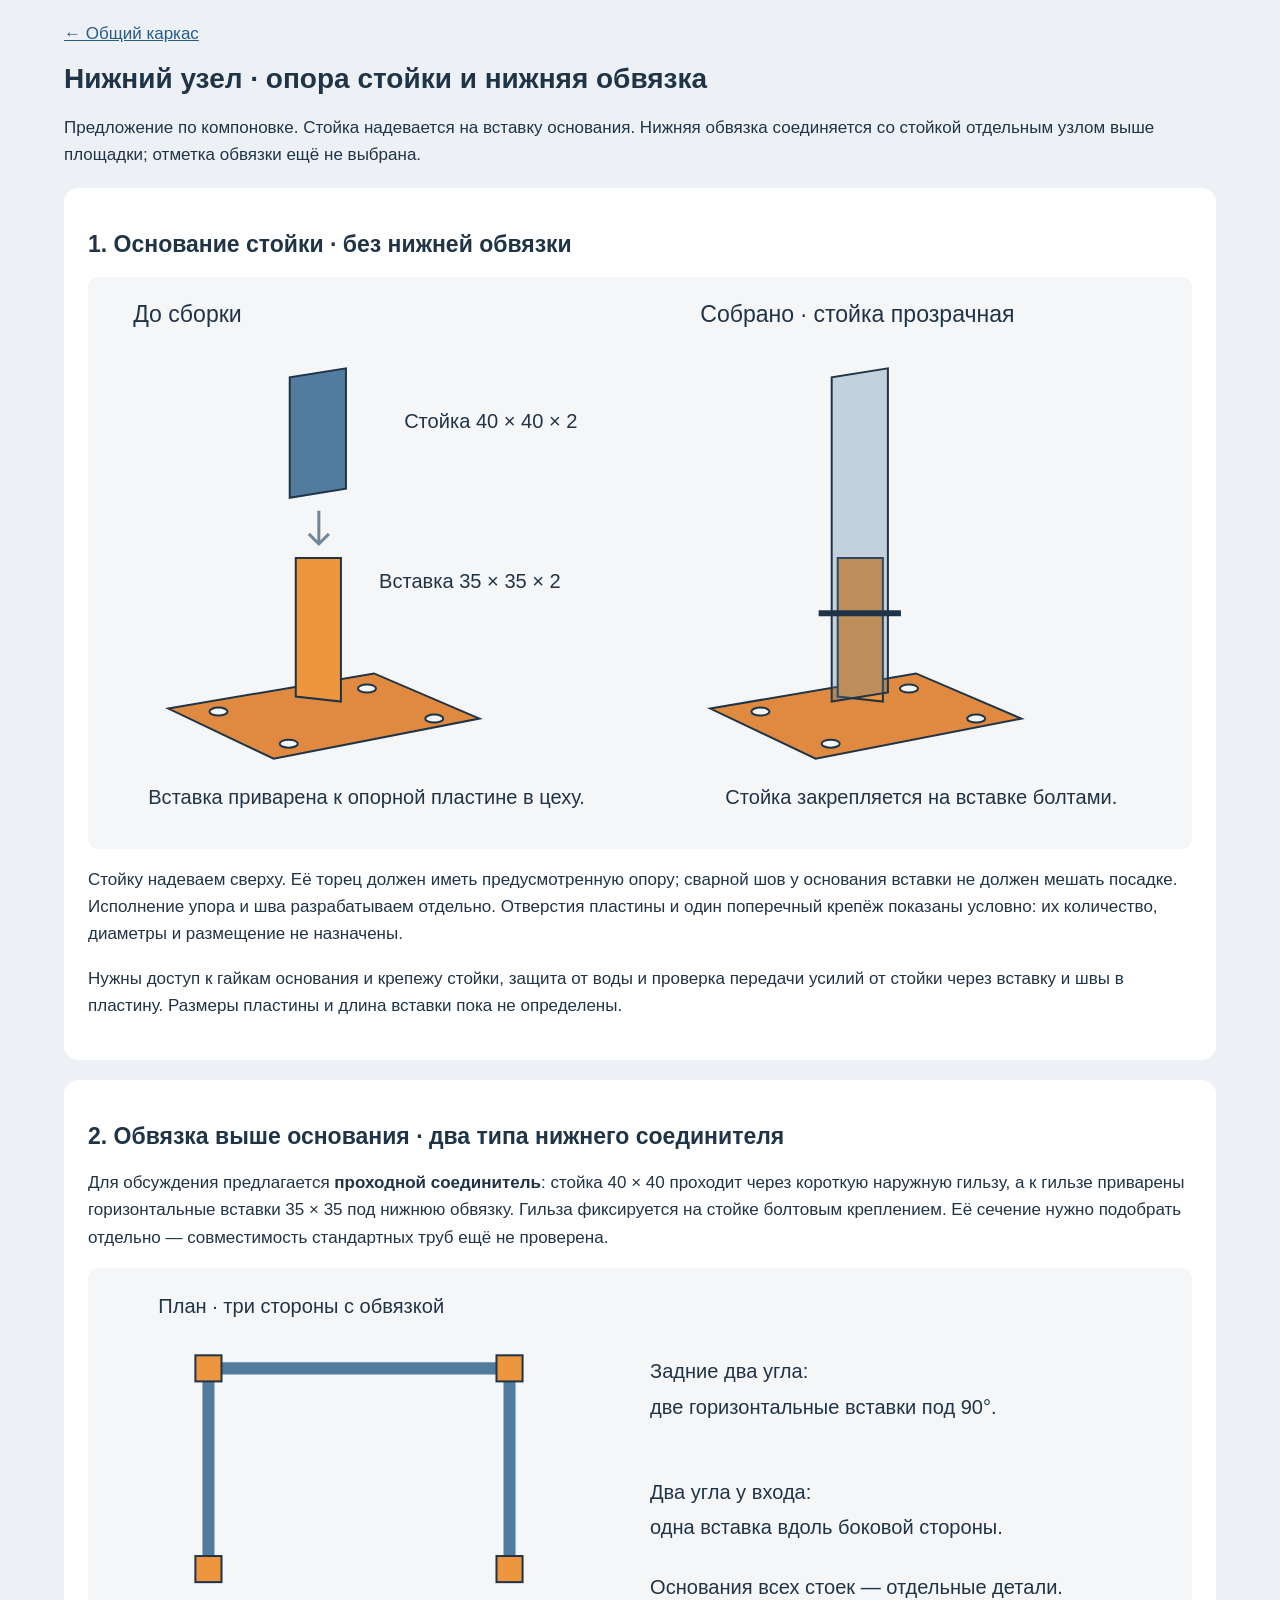
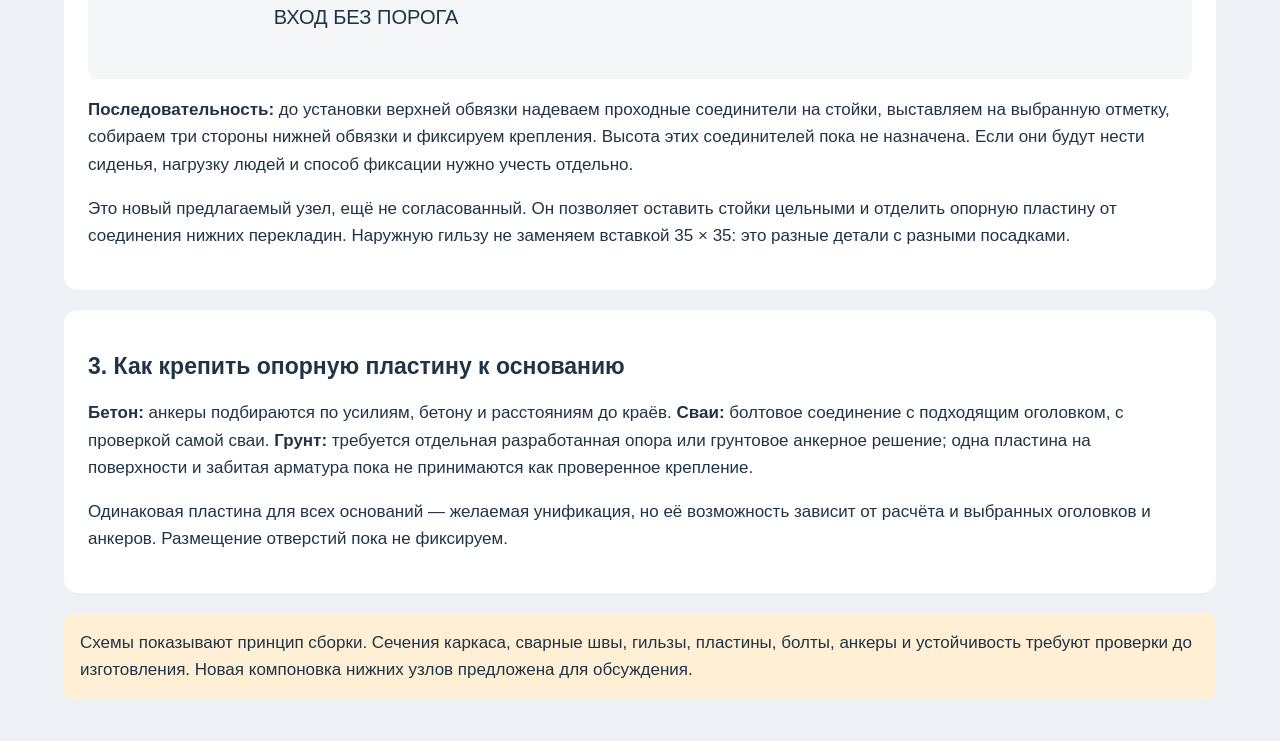
==== base-assembly.html @ dfd7f9af "Add fire pit frame model and assembly diagrams" ====
﻿<!doctype html><html lang="ru"><meta charset="utf-8"><meta name="viewport" content="width=device-width,initial-scale=1"><title>Нижний узел каркаса</title><style>*{box-sizing:border-box}body{margin:0;background:#edf1f5;color:#203447;font:17px Arial,sans-serif}main{max-width:1200px;margin:auto;padding:24px}section{background:white;border-radius:14px;padding:24px;margin:20px 0}h1{font-size:28px}h2{font-size:23px}p{line-height:1.6}svg{width:100%;height:auto;display:block}a{color:#275c85}.note{padding:16px;background:#fff0d5;border-radius:10px}</style>
<main><a href="frame-concept.html">← Общий каркас</a><h1>Нижний узел · опора стойки и нижняя обвязка</h1><p>Предложение по компоновке. Стойка надевается на вставку основания. Нижняя обвязка соединяется со стойкой отдельным узлом выше площадки; отметка обвязки ещё не выбрана.</p>
<section><h2>1. Основание стойки · без нижней обвязки</h2>
<svg xmlns="http://www.w3.org/2000/svg" viewBox="0 0 1100 570" role="img" aria-label="Раздвинутый и собранный вид опорного основания стойки">
<rect width="1100" height="570" rx="10" fill="#f4f6f8"/>
<g font-family="Arial,sans-serif" fill="#203447" font-size="23"><text x="45" y="45">До сборки</text><text x="610" y="45">Собрано · стойка прозрачная</text></g>
<g stroke="#203447" stroke-width="2"><path d="M80 430L285 395L390 440L185 480Z" fill="#df8a40"/><path d="M207 418V280H252V423Z" fill="#ee963d"/>
<path d="M201 220V100L257 91V211Z" fill="#527c9d"/>
<path d="M620 430L825 395L930 440L725 480Z" fill="#df8a40"/><path d="M747 418V280H792V423Z" fill="#ee963d"/><path d="M741 423V100L797 91V414Z" fill="#527c9d" fill-opacity=".3"/>
</g>
<g fill="#f4f6f8" stroke="#203447" stroke-width="2"><ellipse cx="130" cy="433" rx="9" ry="4"/><ellipse cx="278" cy="410" rx="9" ry="4"/><ellipse cx="345" cy="440" rx="9" ry="4"/><ellipse cx="200" cy="465" rx="9" ry="4"/><ellipse cx="670" cy="433" rx="9" ry="4"/><ellipse cx="818" cy="410" rx="9" ry="4"/><ellipse cx="885" cy="440" rx="9" ry="4"/><ellipse cx="740" cy="465" rx="9" ry="4"/></g>
<path d="M230 233V266M220 256L230 266L240 256" fill="none" stroke="#718797" stroke-width="3"/>
<path d="M728 335H810" stroke="#203447" stroke-width="6"/>
<g fill="#203447" font-family="Arial,sans-serif" font-size="20"><text x="315" y="150">Стойка 40 × 40 × 2</text><text x="290" y="310">Вставка 35 × 35 × 2</text><text x="60" y="525">Вставка приварена к опорной пластине в цеху.</text><text x="635" y="525">Стойка закрепляется на вставке болтами.</text></g>
</svg>
<p>Стойку надеваем сверху. Её торец должен иметь предусмотренную опору; сварной шов у основания вставки не должен мешать посадке. Исполнение упора и шва разрабатываем отдельно. Отверстия пластины и один поперечный крепёж показаны условно: их количество, диаметры и размещение не назначены.</p>
<p>Нужны доступ к гайкам основания и крепежу стойки, защита от воды и проверка передачи усилий от стойки через вставку и швы в пластину. Размеры пластины и длина вставки пока не определены.</p></section>
<section><h2>2. Обвязка выше основания · два типа нижнего соединителя</h2>
<p>Для обсуждения предлагается <strong>проходной соединитель</strong>: стойка 40 × 40 проходит через короткую наружную гильзу, а к гильзе приварены горизонтальные вставки 35 × 35 под нижнюю обвязку. Гильза фиксируется на стойке болтовым креплением. Её сечение нужно подобрать отдельно — совместимость стандартных труб ещё не проверена.</p>
<svg xmlns="http://www.w3.org/2000/svg" viewBox="0 0 1100 410" role="img" aria-label="План нижней обвязки и два варианта узлов">
<rect width="1100" height="410" rx="10" fill="#f4f6f8"/>
<path d="M120 300V100H420V300" fill="none" stroke="#527c9d" stroke-width="12"/>
<g fill="#ee963d" stroke="#203447" stroke-width="2"><rect x="107" y="87" width="26" height="26"/><rect x="407" y="87" width="26" height="26"/><rect x="107" y="287" width="26" height="26"/><rect x="407" y="287" width="26" height="26"/></g>
<g fill="#203447" font-family="Arial,sans-serif" font-size="20"><text x="70" y="45">План · три стороны с обвязкой</text><text x="185" y="355">ВХОД БЕЗ ПОРОГА</text><text x="560" y="110">Задние два угла:</text><text x="560" y="145">две горизонтальные вставки под 90°.</text><text x="560" y="230">Два угла у входа:</text><text x="560" y="265">одна вставка вдоль боковой стороны.</text><text x="560" y="325">Основания всех стоек — отдельные детали.</text></g>
</svg>
<p><strong>Последовательность:</strong> до установки верхней обвязки надеваем проходные соединители на стойки, выставляем на выбранную отметку, собираем три стороны нижней обвязки и фиксируем крепления. Высота этих соединителей пока не назначена. Если они будут нести сиденья, нагрузку людей и способ фиксации нужно учесть отдельно.</p>
<p>Это новый предлагаемый узел, ещё не согласованный. Он позволяет оставить стойки цельными и отделить опорную пластину от соединения нижних перекладин. Наружную гильзу не заменяем вставкой 35 × 35: это разные детали с разными посадками.</p></section>
<section><h2>3. Как крепить опорную пластину к основанию</h2>
<p><strong>Бетон:</strong> анкеры подбираются по усилиям, бетону и расстояниям до краёв. <strong>Сваи:</strong> болтовое соединение с подходящим оголовком, с проверкой самой сваи. <strong>Грунт:</strong> требуется отдельная разработанная опора или грунтовое анкерное решение; одна пластина на поверхности и забитая арматура пока не принимаются как проверенное крепление.</p><p>Одинаковая пластина для всех оснований — желаемая унификация, но её возможность зависит от расчёта и выбранных оголовков и анкеров. Размещение отверстий пока не фиксируем.</p></section>
<p class="note">Схемы показывают принцип сборки. Сечения каркаса, сварные швы, гильзы, пластины, болты, анкеры и устойчивость требуют проверки до изготовления. Новая компоновка нижних узлов предложена для обсуждения.</p></main></html>
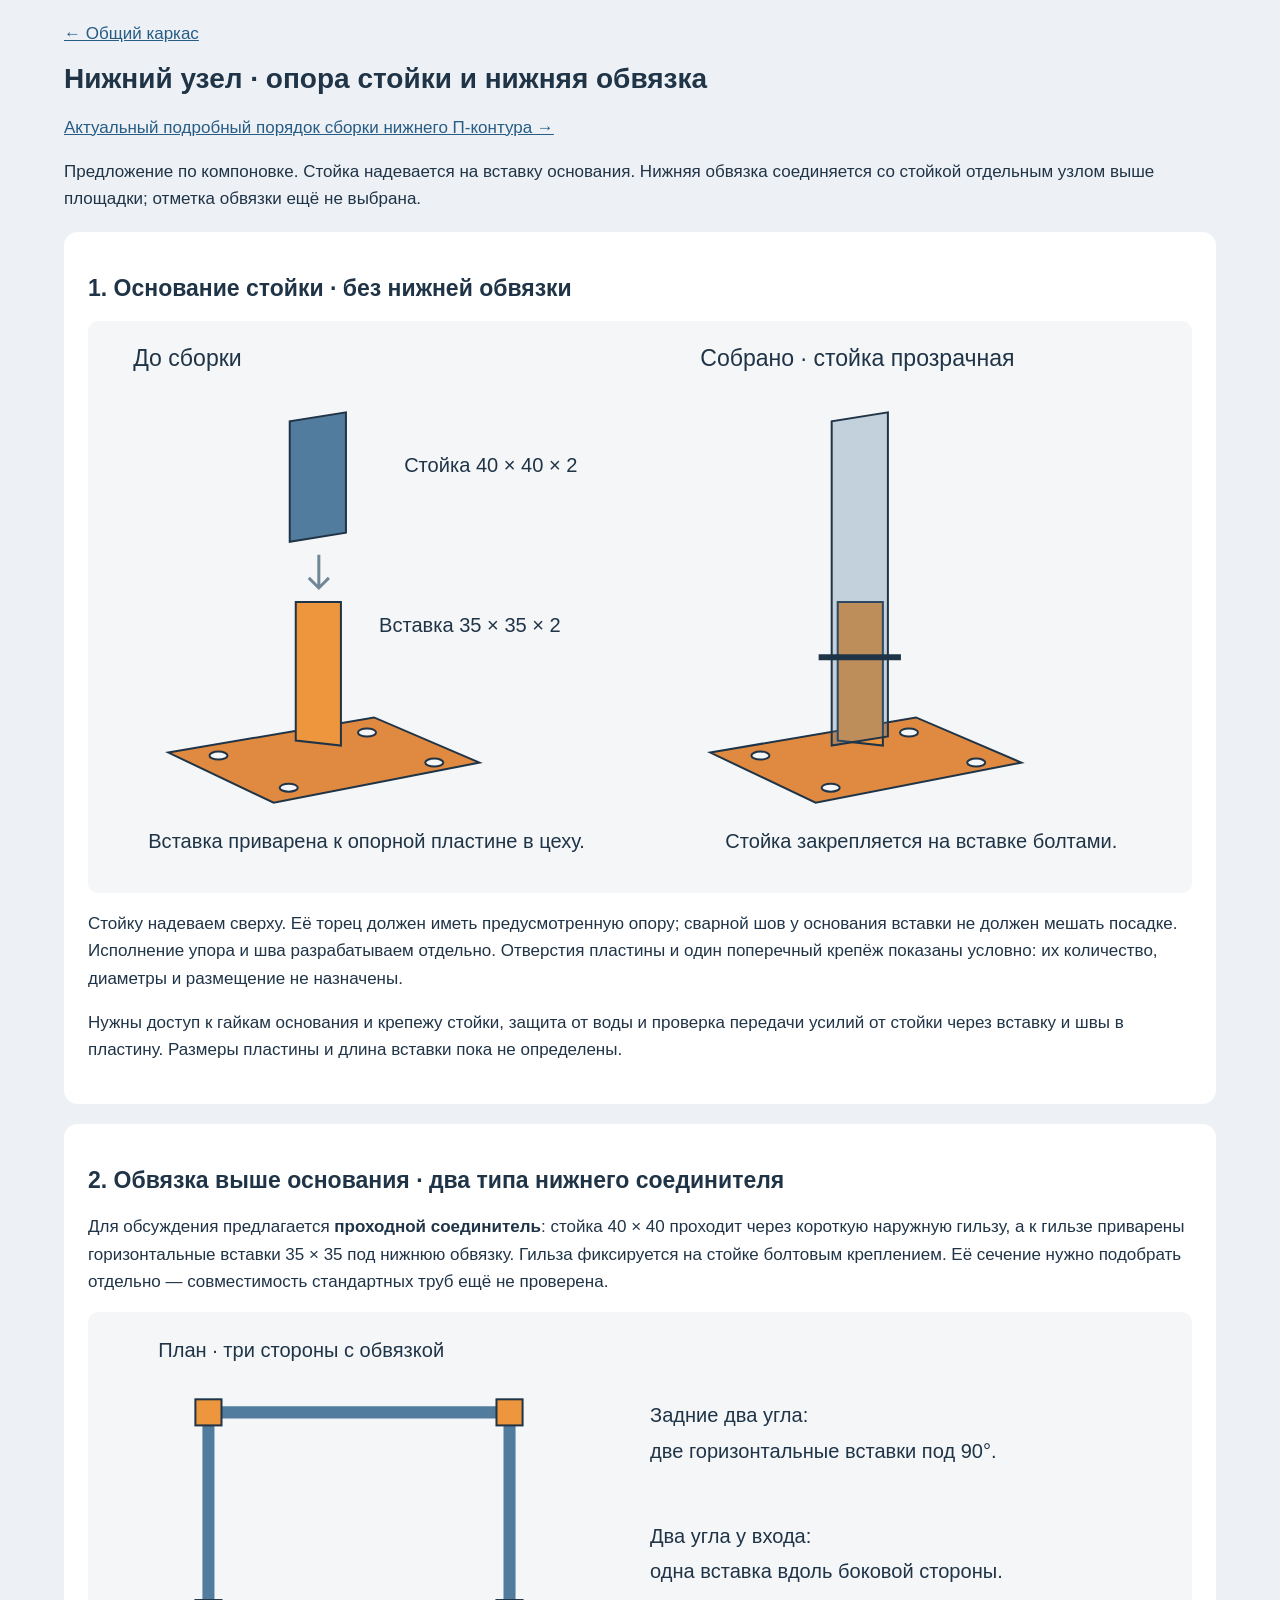
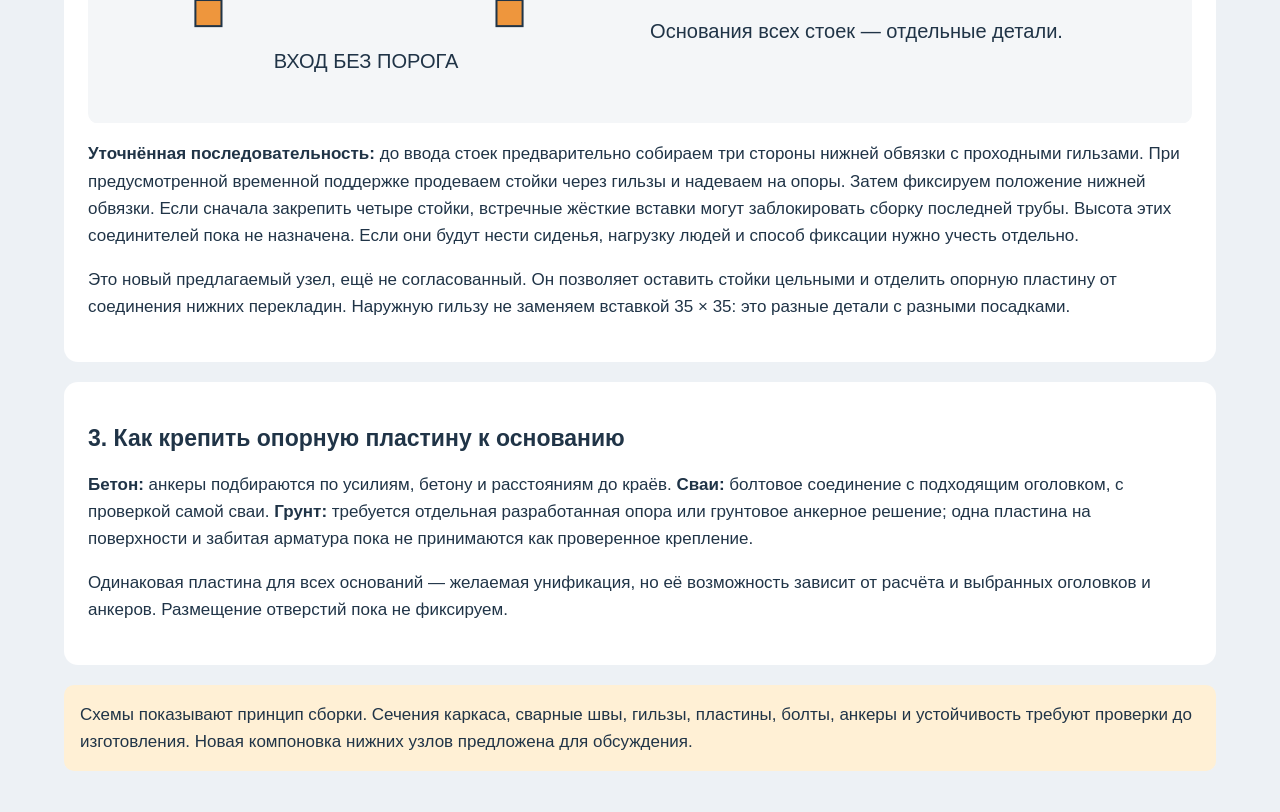
==== commit 3135da61: "Explain each assembly connection with marked parts and detailed diagrams" ====
--- a/base-assembly.html
+++ b/base-assembly.html
@@ -1,5 +1,5 @@
 ﻿<!doctype html><html lang="ru"><meta charset="utf-8"><meta name="viewport" content="width=device-width,initial-scale=1"><title>Нижний узел каркаса</title><style>*{box-sizing:border-box}body{margin:0;background:#edf1f5;color:#203447;font:17px Arial,sans-serif}main{max-width:1200px;margin:auto;padding:24px}section{background:white;border-radius:14px;padding:24px;margin:20px 0}h1{font-size:28px}h2{font-size:23px}p{line-height:1.6}svg{width:100%;height:auto;display:block}a{color:#275c85}.note{padding:16px;background:#fff0d5;border-radius:10px}</style>
-<main><a href="frame-concept.html">← Общий каркас</a><h1>Нижний узел · опора стойки и нижняя обвязка</h1><p>Предложение по компоновке. Стойка надевается на вставку основания. Нижняя обвязка соединяется со стойкой отдельным узлом выше площадки; отметка обвязки ещё не выбрана.</p>
+<main><a href="frame-concept.html">← Общий каркас</a><h1>Нижний узел · опора стойки и нижняя обвязка</h1><p><a href="assembly-guide.html#step-1">Актуальный подробный порядок сборки нижнего П-контура →</a></p><p>Предложение по компоновке. Стойка надевается на вставку основания. Нижняя обвязка соединяется со стойкой отдельным узлом выше площадки; отметка обвязки ещё не выбрана.</p>
 <section><h2>1. Основание стойки · без нижней обвязки</h2>
 <svg xmlns="http://www.w3.org/2000/svg" viewBox="0 0 1100 570" role="img" aria-label="Раздвинутый и собранный вид опорного основания стойки">
 <rect width="1100" height="570" rx="10" fill="#f4f6f8"/>
@@ -23,8 +23,9 @@
 <g fill="#ee963d" stroke="#203447" stroke-width="2"><rect x="107" y="87" width="26" height="26"/><rect x="407" y="87" width="26" height="26"/><rect x="107" y="287" width="26" height="26"/><rect x="407" y="287" width="26" height="26"/></g>
 <g fill="#203447" font-family="Arial,sans-serif" font-size="20"><text x="70" y="45">План · три стороны с обвязкой</text><text x="185" y="355">ВХОД БЕЗ ПОРОГА</text><text x="560" y="110">Задние два угла:</text><text x="560" y="145">две горизонтальные вставки под 90°.</text><text x="560" y="230">Два угла у входа:</text><text x="560" y="265">одна вставка вдоль боковой стороны.</text><text x="560" y="325">Основания всех стоек — отдельные детали.</text></g>
 </svg>
-<p><strong>Последовательность:</strong> до установки верхней обвязки надеваем проходные соединители на стойки, выставляем на выбранную отметку, собираем три стороны нижней обвязки и фиксируем крепления. Высота этих соединителей пока не назначена. Если они будут нести сиденья, нагрузку людей и способ фиксации нужно учесть отдельно.</p>
+<p><strong>Уточнённая последовательность:</strong> до ввода стоек предварительно собираем три стороны нижней обвязки с проходными гильзами. При предусмотренной временной поддержке продеваем стойки через гильзы и надеваем на опоры. Затем фиксируем положение нижней обвязки. Если сначала закрепить четыре стойки, встречные жёсткие вставки могут заблокировать сборку последней трубы. Высота этих соединителей пока не назначена. Если они будут нести сиденья, нагрузку людей и способ фиксации нужно учесть отдельно.</p>
 <p>Это новый предлагаемый узел, ещё не согласованный. Он позволяет оставить стойки цельными и отделить опорную пластину от соединения нижних перекладин. Наружную гильзу не заменяем вставкой 35 × 35: это разные детали с разными посадками.</p></section>
 <section><h2>3. Как крепить опорную пластину к основанию</h2>
 <p><strong>Бетон:</strong> анкеры подбираются по усилиям, бетону и расстояниям до краёв. <strong>Сваи:</strong> болтовое соединение с подходящим оголовком, с проверкой самой сваи. <strong>Грунт:</strong> требуется отдельная разработанная опора или грунтовое анкерное решение; одна пластина на поверхности и забитая арматура пока не принимаются как проверенное крепление.</p><p>Одинаковая пластина для всех оснований — желаемая унификация, но её возможность зависит от расчёта и выбранных оголовков и анкеров. Размещение отверстий пока не фиксируем.</p></section>
 <p class="note">Схемы показывают принцип сборки. Сечения каркаса, сварные швы, гильзы, пластины, болты, анкеры и устойчивость требуют проверки до изготовления. Новая компоновка нижних узлов предложена для обсуждения.</p></main></html>
+
